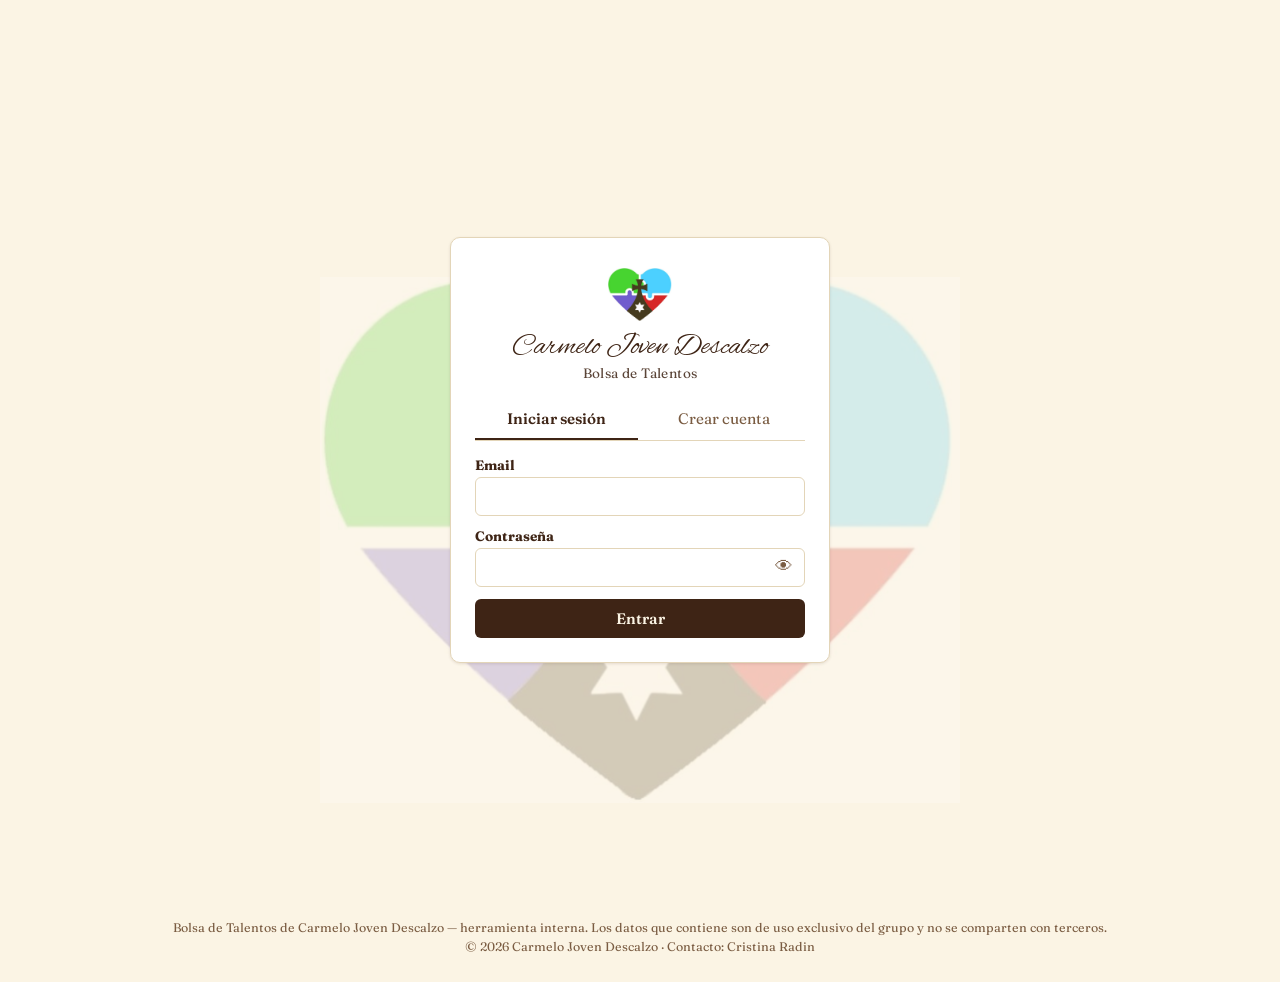
==== index.html @ 6dfe1948 "Normalize <select> styling so it matches <input> sizing on macOS macOS renders native <select> chrom" ====
<!doctype html>
<html lang="es">
<head>
  <meta charset="UTF-8" />
  <meta name="viewport" content="width=device-width, initial-scale=1" />
  <title>Bolsa de Talentos · Carmelo Joven Descalzo</title>
  <link rel="preconnect" href="https://fonts.googleapis.com" />
  <link rel="preconnect" href="https://fonts.gstatic.com" crossorigin />
  <link
    href="https://fonts.googleapis.com/css2?family=Alex+Brush&family=Fraunces:ital,opsz,wght@0,9..144,400;0,9..144,600;0,9..144,700;1,9..144,500&display=swap"
    rel="stylesheet"
  />
  <link rel="stylesheet" href="css/style.css?v=20260919-2" />
</head>
<body>
  <div class="logo-watermark" aria-hidden="true">
    <img src="assets/logo.png" alt="" onerror="this.parentElement.style.display='none'" />
  </div>

  <div class="center-screen">
    <div class="card auth-card">
      <div class="brand-lockup">
        <img class="brand-logo" src="assets/logo.png" alt="" onerror="this.style.display='none'" />
        <div>
          <h1 class="brand-title">Carmelo Joven Descalzo</h1>
          <p class="brand-subtitle">Bolsa de Talentos</p>
        </div>
      </div>

      <div class="tabs">
        <button type="button" class="tab-btn active" id="tab-login-btn">Iniciar sesión</button>
        <button type="button" class="tab-btn" id="tab-signup-btn">Crear cuenta</button>
      </div>

      <form id="login-form">
        <div>
          <label for="login-email">Email</label>
          <input type="email" id="login-email" required autocomplete="email" />
        </div>
        <div>
          <label for="login-password">Contraseña</label>
          <div class="password-field">
            <input type="password" id="login-password" required autocomplete="current-password" />
            <button type="button" class="toggle-password" aria-label="Mostrar contraseña" title="Mostrar contraseña">&#128065;</button>
          </div>
        </div>
        <div class="msg" id="login-msg"></div>
        <button type="submit" class="btn" id="login-submit">Entrar</button>
      </form>

      <form id="signup-form" style="display:none">
        <div>
          <label for="signup-email">Email</label>
          <input type="email" id="signup-email" required autocomplete="email" />
        </div>
        <p style="font-size:0.8rem;color:var(--text-muted);margin:-6px 0 0">
          Usa el mismo email con el que apareces en la bolsa de talentos.
        </p>
        <div>
          <label for="signup-password">Contraseña</label>
          <div class="password-field">
            <input type="password" id="signup-password" required minlength="6" autocomplete="new-password" />
            <button type="button" class="toggle-password" aria-label="Mostrar contraseña" title="Mostrar contraseña">&#128065;</button>
          </div>
        </div>
        <div>
          <label for="signup-password2">Repite la contraseña</label>
          <div class="password-field">
            <input type="password" id="signup-password2" required minlength="6" autocomplete="new-password" />
            <button type="button" class="toggle-password" aria-label="Mostrar contraseña" title="Mostrar contraseña">&#128065;</button>
          </div>
        </div>
        <div>
          <label for="signup-group-password">Clave de grupo</label>
          <div class="password-field">
            <input type="password" id="signup-group-password" required autocomplete="off" />
            <button type="button" class="toggle-password" aria-label="Mostrar contraseña" title="Mostrar contraseña">&#128065;</button>
          </div>
        </div>
        <div class="msg" id="signup-msg"></div>
        <button type="submit" class="btn" id="signup-submit">Crear cuenta</button>
      </form>
    </div>
  </div>

  <footer class="site-footer">
    <p>Bolsa de Talentos de Carmelo Joven Descalzo — herramienta interna. Los datos que contiene son de uso exclusivo del grupo y no se comparten con terceros.</p>
    <p>© 2026 Carmelo Joven Descalzo · Contacto: Cristina Radin</p>
  </footer>

  <script type="module" src="js/login.js"></script>
</body>
</html>
---- css/style.css ----
:root {
  --bg: #fbf4e4;
  --surface: #ffffff;
  --border: #e3d5b8;
  --card-border: #8f6546;
  --consecrated-gold-dark: #9a6b18;
  --consecrated-gold: #d4aa48;
  --consecrated-gold-light: #ecd27f;
  --consecrated-shadow: 0 4px 14px rgba(154, 107, 24, 0.24), 0 1px 3px rgba(62, 36, 21, 0.12);
  --text: #3e2415;
  --text-muted: #7a5c42;
  --heading: #241206;
  --primary: #3e2415;
  --primary-hover: #4e2e1b;
  --header-bg: #3e2415;
  --header-bg-alt: #4e2e1b;
  --header-text: #fbf4e4;
  --header-text-muted: #cdb493;
  --danger: #b3261e;
  --danger-bg: #fdecea;
  --ok: #256029;
  --ok-bg: #e8f5e9;
  --radius: 10px;
  --shadow: 0 1px 3px rgba(62, 36, 21, 0.12);
  --font-body: "Fraunces", Georgia, "Times New Roman", serif;
  --font-brand: "Alex Brush", cursive;
}

* { box-sizing: border-box; }

body {
  margin: 0;
  font-family: var(--font-body);
  background: var(--bg);
  color: var(--text);
  position: relative;
}

a { color: var(--primary); }

/* --- Marca: logo + nombre --- */

.brand-lockup {
  display: flex;
  align-items: center;
  gap: 12px;
  margin-bottom: 18px;
}

.brand-logo {
  width: 56px;
  height: 56px;
  object-fit: contain;
  flex-shrink: 0;
}

.brand-title {
  font-family: var(--font-brand);
  font-size: 2rem;
  line-height: 1;
  margin: 0;
  color: inherit;
  font-weight: 400;
}

.brand-subtitle {
  font-family: var(--font-body);
  font-size: 0.85rem;
  letter-spacing: 0.03em;
  margin: 2px 0 0;
  color: inherit;
  opacity: 0.85;
}

.logo-watermark {
  position: fixed;
  inset: 0;
  display: flex;
  align-items: center;
  justify-content: center;
  pointer-events: none;
  z-index: 0;
  overflow: hidden;
}

.logo-watermark img {
  width: min(60vw, 640px);
  opacity: 0.22;
  transform: translateY(10vh);
}

.center-screen {
  min-height: 100vh;
  display: flex;
  align-items: center;
  justify-content: center;
  padding: 16px;
  position: relative;
  z-index: 1;
}

.card {
  background: var(--surface);
  border: 1px solid var(--border);
  border-radius: var(--radius);
  box-shadow: var(--shadow);
  padding: 24px;
}

.auth-card {
  width: 100%;
  max-width: 380px;
}

.auth-card .brand-lockup {
  color: var(--text);
  flex-direction: column;
  align-items: center;
  text-align: center;
  gap: 6px;
}

.auth-card .brand-logo { width: 64px; height: 64px; }

.auth-card .brand-title {
  white-space: nowrap;
  font-size: clamp(1.25rem, 8vw, 1.9rem);
}

.tabs {
  display: flex;
  gap: 4px;
  margin-bottom: 16px;
  border-bottom: 1px solid var(--border);
}

.tab-btn {
  flex: 1;
  background: none;
  border: none;
  padding: 10px 8px;
  font-size: 0.95rem;
  cursor: pointer;
  color: var(--text-muted);
  border-bottom: 2px solid transparent;
  font-family: inherit;
}

.tab-btn.active {
  color: var(--primary);
  border-bottom-color: var(--primary);
  font-weight: 600;
}

form { display: flex; flex-direction: column; gap: 12px; }

label {
  font-size: 0.85rem;
  font-weight: 700;
  color: var(--text);
  display: block;
  margin-bottom: 4px;
}

input, select, textarea {
  width: 100%;
  padding: 9px 10px;
  border: 1px solid var(--border);
  border-radius: 6px;
  font-size: 0.95rem;
  font-family: inherit;
  background: var(--surface);
  color: var(--text);
}

/* macOS (Safari y Chrome) dibuja <select> con su propio "chrome" nativo,
   que le da una altura/padding distintos a los de un <input> de texto
   aunque compartan el mismo CSS. appearance:none lo quita y dibujamos
   nosotros la flechita, para que todos los campos midan igual. */
select {
  appearance: none;
  -webkit-appearance: none;
  -moz-appearance: none;
  padding-right: 30px;
  background-image: url("data:image/svg+xml,%3Csvg xmlns='http://www.w3.org/2000/svg' viewBox='0 0 20 20' fill='none' stroke='%237a5c42' stroke-width='2' stroke-linecap='round' stroke-linejoin='round'%3E%3Cpath d='M5 8l5 5 5-5'/%3E%3C/svg%3E");
  background-repeat: no-repeat;
  background-position: right 8px center;
  background-size: 16px;
}

.password-field { position: relative; }

.password-field input { padding-right: 42px; }

.toggle-password {
  position: absolute;
  top: 50%;
  right: 8px;
  transform: translateY(-50%);
  border: none;
  background: transparent;
  color: var(--text-muted);
  padding: 4px;
  line-height: 1;
  font-size: 1.1rem;
  cursor: pointer;
}

.toggle-password:hover { color: var(--text); }

textarea { resize: vertical; min-height: 60px; }

button.btn {
  cursor: pointer;
  border: none;
  border-radius: 6px;
  padding: 10px 16px;
  font-size: 0.95rem;
  font-weight: 600;
  background: var(--primary);
  color: var(--bg);
  font-family: inherit;
}

button.btn:hover { background: var(--primary-hover); }

button.btn.secondary {
  background: var(--surface);
  color: var(--text);
  border: 1px solid var(--border);
}

button.btn:disabled { opacity: 0.6; cursor: not-allowed; }

.msg {
  font-size: 0.85rem;
  padding: 8px 10px;
  border-radius: 6px;
  display: none;
}

.msg.show { display: block; }
.msg.error { background: var(--danger-bg); color: var(--danger); }
.msg.ok { background: var(--ok-bg); color: var(--ok); }

/* --- App shell --- */

header.app-header {
  display: flex;
  align-items: center;
  justify-content: space-between;
  gap: 16px;
  flex-wrap: wrap;
  background: var(--header-bg);
  padding: 10px 20px;
  position: sticky;
  top: 0;
  z-index: 10;
}

header.app-header .brand-lockup {
  margin-bottom: 0;
  color: var(--header-text);
  cursor: pointer;
}

header.app-header .brand-title { font-size: 1.5rem; }

header.app-header .brand-logo {
  width: 40px;
  height: 40px;
  background: var(--bg);
  border-radius: 50%;
  padding: 3px;
}

nav.main-tabs {
  display: flex;
  gap: 6px;
  flex-wrap: wrap;
}

nav.main-tabs button {
  background: none;
  border: 1px solid transparent;
  padding: 7px 12px;
  border-radius: 6px;
  cursor: pointer;
  font-size: 0.9rem;
  font-family: inherit;
  color: var(--header-text-muted);
}

nav.main-tabs button.active {
  background: var(--bg);
  color: var(--text);
  font-weight: 600;
  border-color: var(--border);
}

.user-box {
  display: flex;
  align-items: center;
  gap: 10px;
  font-size: 0.85rem;
  color: var(--header-text-muted);
}

main.app-main {
  max-width: 1100px;
  margin: 0 auto;
  padding: 20px;
  position: relative;
  z-index: 1;
}

main.app-main:has(#view-welcome.active) { padding-top: 0; padding-bottom: 0; }

section.view { display: none; }
section.view.active { display: block; }

.access-pending {
  max-width: 620px;
  margin: 12vh auto;
  padding: 32px;
  background: var(--surface);
  border: 1px solid var(--border);
  border-radius: var(--radius);
  box-shadow: var(--shadow);
  text-align: center;
}

.access-pending h2 { margin-top: 0; color: var(--heading); }
.access-pending p { color: var(--text-muted); line-height: 1.6; }

.welcome-page {
  min-height: max(calc(100svh - 152px), 540px);
  display: grid;
  grid-template-columns: minmax(0, 1.05fr) minmax(320px, 0.95fr);
  align-items: center;
  gap: clamp(20px, 4vw, 56px);
  position: relative;
  padding: 0;
}

.welcome-collage {
  position: relative;
  min-height: 470px;
}

.collage-photo {
  position: absolute;
  width: clamp(150px, 22vw, 330px);
  height: clamp(140px, 22vh, 250px);
  object-fit: cover;
  border: 8px solid var(--surface);
  box-shadow: 0 12px 28px rgba(62, 36, 21, 0.2);
  filter: saturate(0.85);
  transition: scale 180ms ease, box-shadow 180ms ease, filter 180ms ease;
}

.collage-photo[hidden] { display: none; }

.collage-photo:hover {
  scale: 1.16;
  z-index: 3;
  box-shadow: 0 18px 34px rgba(62, 36, 21, 0.3);
  filter: saturate(1);
}

.collage-photo-one { top: 1%; left: 2%; width: 46%; height: 38%; transform: rotate(-8deg); }
.collage-photo-two { top: 5%; right: 1%; width: 38%; height: 42%; transform: rotate(7deg); }
.collage-photo-three { bottom: 3%; left: 1%; width: 47%; height: 32%; transform: rotate(6deg); }
.collage-photo-four { right: 2%; bottom: 1%; width: 43%; height: 36%; transform: rotate(-7deg); }
.collage-photo-five { top: 31%; left: 20%; z-index: 2; width: 61%; height: 34%; transform: rotate(-2deg); }

.welcome-copy-box {
  position: relative;
  z-index: 1;
  width: min(100%, 560px);
  padding: clamp(22px, 3vw, 32px);
  background: rgba(255, 255, 255, 0.94);
  border: 1px solid rgba(212, 170, 72, 0.7);
  border-radius: 8px;
  box-shadow: 0 14px 36px rgba(62, 36, 21, 0.22);
  text-align: left;
}

.welcome-copy { max-width: 580px; margin: 0 auto; }

.welcome-kicker {
  margin: 0 0 12px;
  color: var(--consecrated-gold-dark);
  font-size: 0.78rem;
  font-weight: 700;
  letter-spacing: 0.14em;
  text-transform: uppercase;
}

.welcome-copy h2 {
  margin: 0 0 16px;
  color: var(--heading);
  font-size: clamp(2rem, 3.6vw, 3.25rem);
  line-height: 1;
  font-weight: 600;
}

.welcome-copy > p:not(.welcome-kicker) {
  max-width: 570px;
  margin: 0 0 22px;
  color: var(--text-muted);
  font-size: 0.96rem;
  line-height: 1.5;
}

.welcome-quote {
  color: var(--text);
  font-size: 0.9rem !important;
  line-height: 1.45 !important;
  margin: -8px 0 22px !important;
}

.welcome-quote span { margin-left: 8px; }

.welcome-cta { display: inline-flex; align-items: center; gap: 12px; }
.welcome-cta span { font-size: 1.2rem; line-height: 1; }

@media (max-width: 720px) {
  .welcome-page { min-height: 520px; display: block; }
  .welcome-collage { min-height: 280px; }
  .collage-photo { border-width: 5px; }
  .collage-photo-one { top: 1%; left: -7%; width: 45%; height: 38%; }
  .collage-photo-two { top: 5%; right: -8%; width: 38%; height: 42%; }
  .collage-photo-three { bottom: 3%; left: -7%; width: 47%; height: 32%; }
  .collage-photo-four { right: -7%; bottom: 1%; width: 43%; height: 36%; }
  .collage-photo-five { top: 31%; left: 16%; width: 68%; height: 32%; }
  .welcome-copy-box { width: min(88%, 520px); margin: -18px auto 0; padding: 24px 20px; text-align: center; }
  .welcome-copy h2 { font-size: 2.25rem; }
  .welcome-copy > p:not(.welcome-kicker) { font-size: 0.92rem; line-height: 1.5; }
}

.filters {
  display: grid;
  grid-template-columns: repeat(auto-fit, minmax(160px, 1fr));
  gap: 12px;
  margin-bottom: 18px;
}

.filters .field label { margin-bottom: 4px; }

.checkbox-row {
  display: flex;
  flex-wrap: wrap;
  gap: 10px;
}

.checkbox-row label {
  display: flex;
  align-items: center;
  gap: 5px;
  font-weight: 500;
  color: var(--text);
  font-size: 0.85rem;
}

.checkbox-row input { width: auto; }

.results-grid {
  display: grid;
  grid-template-columns: repeat(auto-fill, minmax(260px, 1fr));
  gap: 14px;
}

.member-card {
  position: relative;
  background: var(--surface);
  border: 1px solid var(--card-border);
  border-radius: var(--radius);
  padding: 16px;
  box-shadow: var(--shadow);
  cursor: pointer;
}

.member-card.consecrated-card {
  border: 4px solid transparent;
  background:
    linear-gradient(var(--surface), var(--surface)) padding-box,
    linear-gradient(135deg, var(--consecrated-gold-dark), var(--consecrated-gold-light) 28%, var(--consecrated-gold) 52%, var(--consecrated-gold-dark)) border-box;
  box-shadow: 0 0 0 1px rgba(212, 170, 72, 0.42), 0 5px 18px rgba(154, 107, 24, 0.3);
}

.member-card h3 { margin: 0 0 12px; font-size: 1.12rem; padding-right: 88px; }

.member-photo {
  position: absolute;
  top: 12px;
  right: 12px;
  width: 78px;
  height: 78px;
  border-radius: 50%;
  object-fit: cover;
  border: 2px solid var(--border);
  cursor: zoom-in;
}

.detail-photo {
  width: 96px;
  height: 96px;
  border-radius: 50%;
  object-fit: cover;
  border: 2px solid var(--border);
  cursor: zoom-in;
  float: right;
  margin: 0 0 8px 12px;
}

.photo-upload-row {
  display: flex;
  align-items: center;
  gap: 12px;
  flex-wrap: wrap;
}

.photo-label-row {
  display: flex;
  align-items: baseline;
  gap: 8px;
  flex-wrap: wrap;
}

.photo-label-row label { margin-bottom: 4px; }

.photo-hint {
  color: var(--consecrated-gold-dark);
  font-size: 0.82rem;
  font-weight: 600;
}

.photo-preview {
  width: 72px;
  height: 72px;
  border-radius: 50%;
  object-fit: cover;
  border: 1px solid var(--border);
}

dialog.lightbox {
  border: none;
  background: transparent;
  padding: 0;
  max-width: 92vw;
  max-height: 92vh;
}

dialog.lightbox::backdrop { background: rgba(62, 36, 21, 0.75); }

dialog.lightbox img {
  display: block;
  max-width: 92vw;
  max-height: 92vh;
  border-radius: 8px;
  cursor: zoom-out;
}

.member-card .meta {
  font-size: 0.82rem;
  color: var(--text-muted);
  margin-bottom: 8px;
  padding-right: 56px;
}

.card-section { margin-top: 10px; }

.card-section p {
  margin: 0;
  font-size: 0.88rem;
}

.card-label {
  display: block;
  font-size: 0.9rem;
  font-weight: 700;
  text-transform: uppercase;
  letter-spacing: 0.04em;
  color: var(--text);
  margin-bottom: 4px;
}

.tag-list {
  display: flex;
  flex-wrap: wrap;
  gap: 6px;
  margin: 6px 0;
}

.tag {
  background: var(--bg);
  border: 1px solid var(--border);
  border-radius: 999px;
  padding: 3px 10px;
  font-size: 0.78rem;
}

.tag.tag-outline {
  background: transparent;
  color: var(--text-muted);
}

.tag button {
  background: none;
  border: none;
  cursor: pointer;
  color: var(--text-muted);
  font-size: 0.9rem;
  margin-left: 4px;
  padding: 0;
}

.tag-input-row {
  display: flex;
  gap: 8px;
  flex-wrap: wrap;
}

.tag-input-row input { flex: 1; min-width: 120px; }

.tag-input-row select {
  flex: 1 1 140px;
  min-width: 0;
  max-width: 180px;
}

.form-grid {
  display: grid;
  grid-template-columns: repeat(auto-fit, minmax(220px, 1fr));
  gap: 14px;
}

.form-grid .full { grid-column: 1 / -1; }

fieldset {
  border: 1px solid var(--border);
  border-radius: var(--radius);
  padding: 14px 16px;
  margin: 0 0 16px;
}

fieldset legend {
  font-weight: 700;
  padding: 0 6px;
  color: var(--heading);
}

fieldset.sensitive legend { color: var(--danger); }

.form-grid p { margin: 0; }

.form-hint {
  font-size: 0.85rem;
  color: var(--text-muted);
  background: var(--bg);
  border: 1px solid var(--border);
  border-radius: 8px;
  padding: 10px 12px;
  margin: 0 0 14px;
}

.hint-important {
  color: var(--danger);
}

.hint-important-icon {
  font-size: 1.05rem;
  margin-right: 5px;
}

.field-hint {
  font-size: 0.8rem;
  color: var(--text-muted);
  margin: -2px 0 6px;
}

.table-wrap { overflow-x: auto; }

table.admin-table {
  border-collapse: collapse;
  width: 100%;
  font-size: 0.85rem;
  background: var(--surface);
}

table.admin-table th, table.admin-table td {
  border: 1px solid var(--border);
  padding: 6px 8px;
  text-align: left;
  white-space: nowrap;
}

table.admin-table th { background: var(--bg); position: sticky; top: 0; }

table.admin-table td.sensitive { background: var(--danger-bg); }

.admin-name-link {
  background: none;
  border: none;
  padding: 0;
  cursor: pointer;
  color: var(--primary);
  font-weight: 600;
  font-size: inherit;
  font-family: inherit;
  text-decoration: underline;
}

.admin-sort-btn {
  background: none;
  border: none;
  padding: 0;
  cursor: pointer;
  color: inherit;
  font-weight: inherit;
  font-size: inherit;
  font-family: inherit;
  white-space: nowrap;
}

.admin-sort-btn:hover { color: var(--primary); }
.admin-sort-btn .sort-arrow { color: var(--primary); margin-left: 2px; }

dialog.member-dialog {
  border: none;
  border-radius: var(--radius);
  box-shadow: var(--shadow);
  padding: 20px;
  max-width: 640px;
  width: 92%;
  font-family: var(--font-body);
  color: var(--text);
}

dialog.member-dialog::backdrop {
  background: rgba(62, 36, 21, 0.45);
}

.member-dialog-close {
  float: right;
}

.member-dialog-body {
  clear: both;
  padding-top: 8px;
}

.empty-state {
  color: var(--text-muted);
  font-style: italic;
  padding: 20px 0;
}

.count-line {
  color: var(--text-muted);
  font-size: 0.85rem;
  margin-bottom: 10px;
}

.site-footer {
  text-align: center;
  padding: 20px 16px 28px;
  font-size: 0.78rem;
  color: var(--text-muted);
  position: relative;
  z-index: 1;
}

.site-footer p { margin: 0; }
.site-footer p + p { margin-top: 4px; }
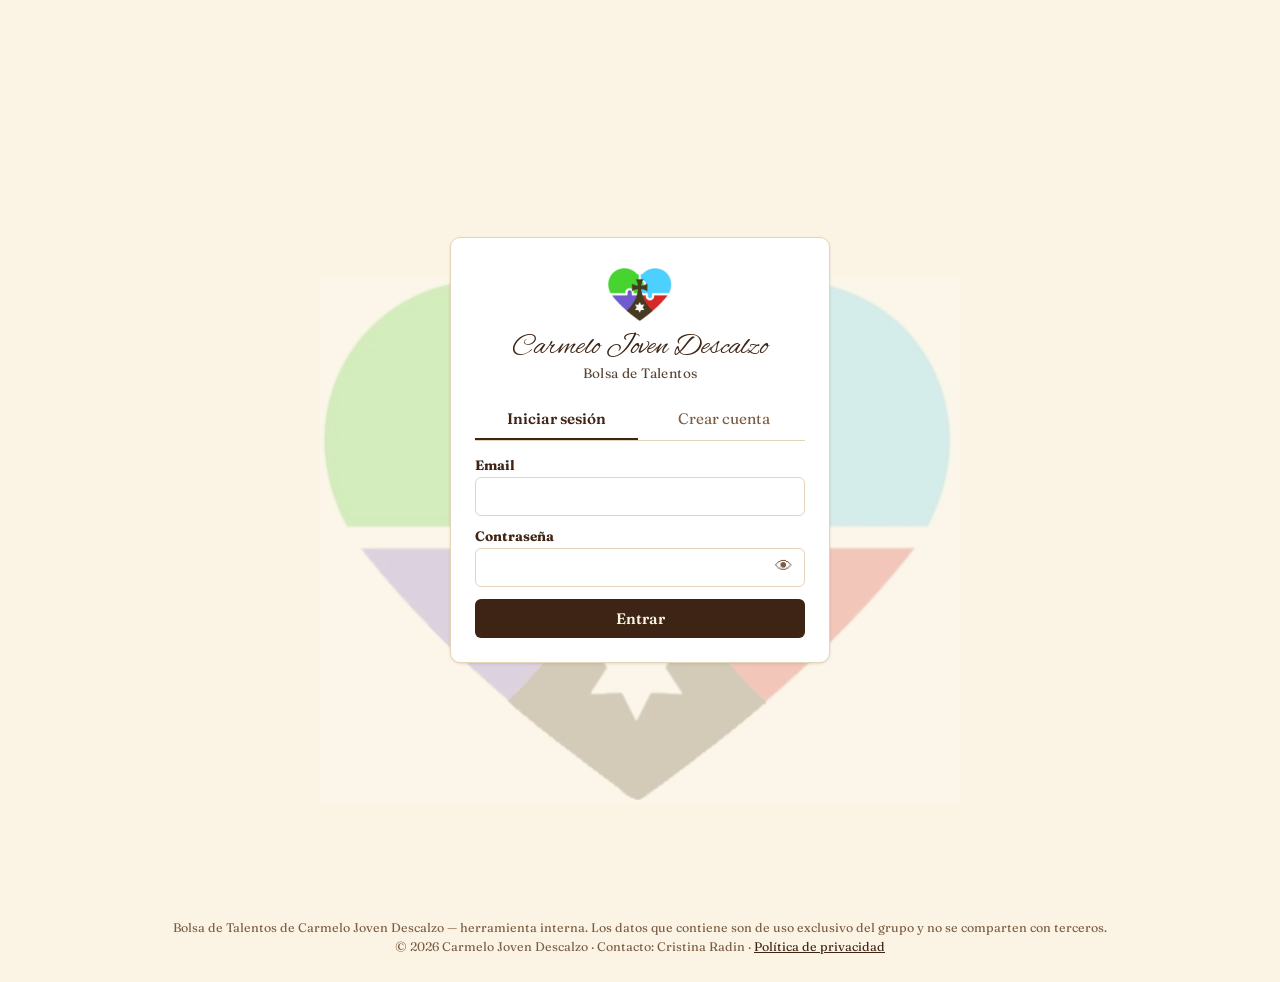
==== commit 4ccbaed9: "Add privacy policy page and consent withdrawal - privacidad.html: responsable (Carmelo Joven Descalz" ====
--- a/index.html
+++ b/index.html
@@ -10,7 +10,7 @@
     href="https://fonts.googleapis.com/css2?family=Alex+Brush&family=Fraunces:ital,opsz,wght@0,9..144,400;0,9..144,600;0,9..144,700;1,9..144,500&display=swap"
     rel="stylesheet"
   />
-  <link rel="stylesheet" href="css/style.css?v=20260919-2" />
+  <link rel="stylesheet" href="css/style.css?v=20260919-5" />
 </head>
 <body>
   <div class="logo-watermark" aria-hidden="true">
@@ -85,7 +85,7 @@
 
   <footer class="site-footer">
     <p>Bolsa de Talentos de Carmelo Joven Descalzo — herramienta interna. Los datos que contiene son de uso exclusivo del grupo y no se comparten con terceros.</p>
-    <p>© 2026 Carmelo Joven Descalzo · Contacto: Cristina Radin</p>
+    <p>© 2026 Carmelo Joven Descalzo · Contacto: Cristina Radin · <a href="privacidad.html">Política de privacidad</a></p>
   </footer>
 
   <script type="module" src="js/login.js"></script>
--- a/css/style.css
+++ b/css/style.css
@@ -333,6 +333,22 @@
 .access-pending h2 { margin-top: 0; color: var(--heading); }
 .access-pending p { color: var(--text-muted); line-height: 1.6; }
 
+.policy-wrap {
+  max-width: 720px;
+  margin: 0 auto;
+  padding: 40px 16px 60px;
+  position: relative;
+  z-index: 1;
+}
+
+.policy-card { padding: 32px; }
+.policy-card .brand-lockup { margin-bottom: 24px; }
+.policy-card h2 { color: var(--heading); margin-top: 0; }
+.policy-card h3 { color: var(--heading); font-size: 1rem; margin: 24px 0 6px; }
+.policy-card p, .policy-card li { color: var(--text-muted); line-height: 1.6; }
+.policy-card ul { padding-left: 20px; margin: 6px 0; }
+.policy-back { margin-top: 28px; }
+
 .welcome-page {
   min-height: max(calc(100svh - 152px), 540px);
   display: grid;
@@ -724,8 +740,50 @@
   white-space: nowrap;
 }
 
+.link-btn {
+  background: none;
+  border: none;
+  padding: 0;
+  cursor: pointer;
+  color: var(--text-muted);
+  font-size: inherit;
+  font-family: inherit;
+  text-decoration: underline;
+}
+
+.link-btn:hover { color: var(--primary); }
+
 .admin-sort-btn:hover { color: var(--primary); }
-.admin-sort-btn .sort-arrow { color: var(--primary); margin-left: 2px; }
+.admin-sort-btn .sort-arrow { color: var(--text-muted); margin-left: 2px; }
+.admin-sort-btn.active .sort-arrow { color: var(--primary); }
+
+dialog.consent-dialog {
+  border: none;
+  border-radius: var(--radius);
+  box-shadow: var(--shadow);
+  padding: 28px;
+  max-width: 480px;
+  width: 92%;
+  font-family: var(--font-body);
+  color: var(--text);
+}
+
+dialog.consent-dialog::backdrop { background: rgba(62, 36, 21, 0.6); }
+
+dialog.consent-dialog h2 { margin-top: 0; color: var(--heading); }
+
+dialog.consent-dialog p { color: var(--text-muted); line-height: 1.6; }
+
+.consent-checkbox {
+  display: flex;
+  align-items: flex-start;
+  gap: 8px;
+  font-weight: 500;
+  margin: 16px 0;
+  cursor: pointer;
+}
+
+.consent-checkbox input { width: auto; margin-top: 3px; }
 
 dialog.member-dialog {
   border: none;
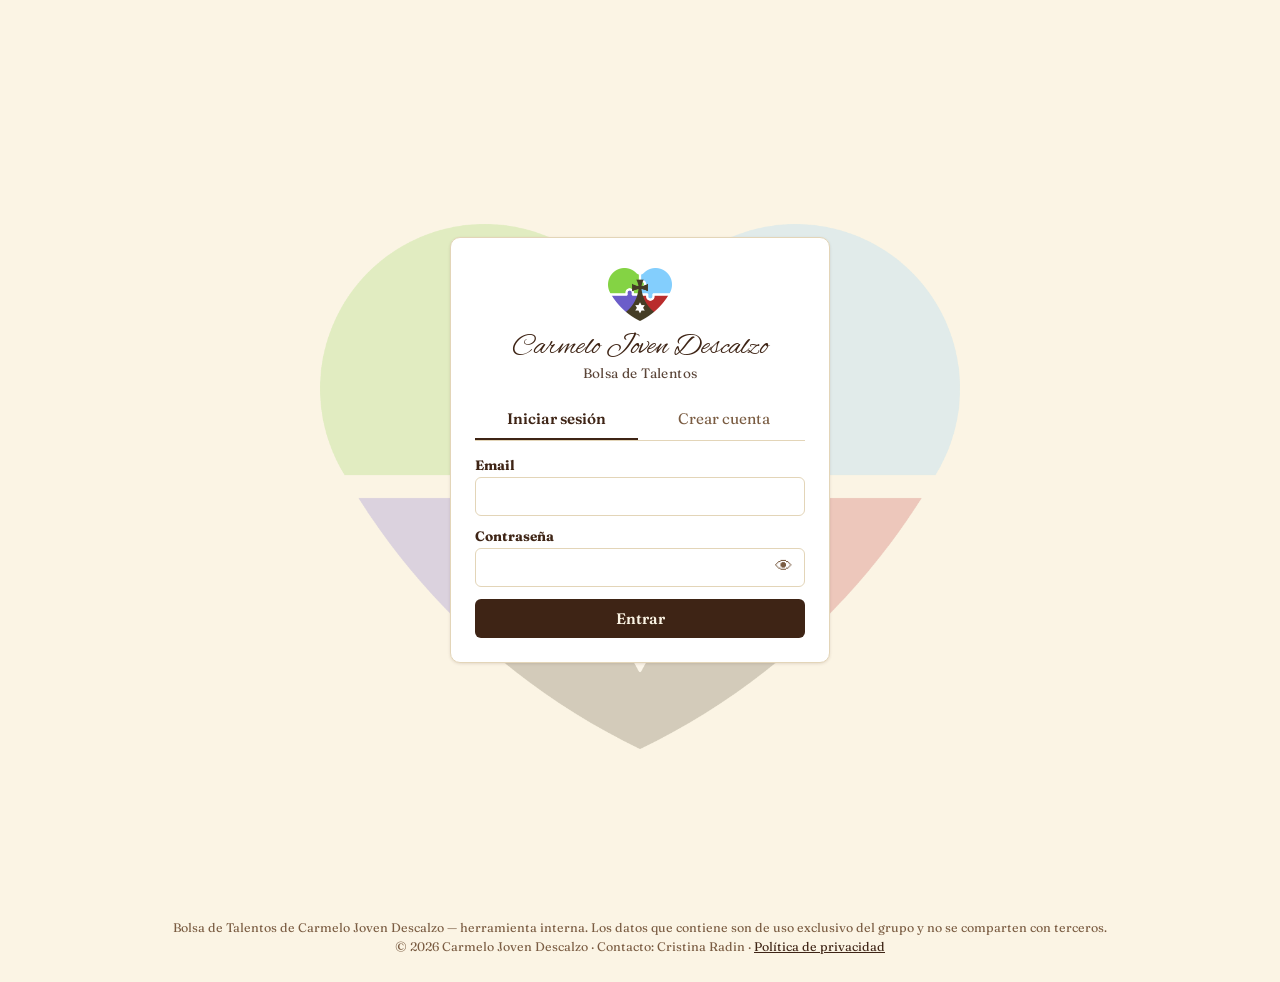
==== commit e0e6391f: "Ask search engines and AI crawlers not to index or use the pages Add a robots meta tag (noindex, nof" ====
--- a/index.html
+++ b/index.html
@@ -3,6 +3,8 @@
 <head>
   <meta charset="UTF-8" />
   <meta name="viewport" content="width=device-width, initial-scale=1" />
+  <!-- Pide a buscadores y rastreadores de IA que no indexen ni usen la página. -->
+  <meta name="robots" content="noindex, nofollow, noarchive, noimageindex, noai, noimageai" />
   <title>Bolsa de Talentos · Carmelo Joven Descalzo</title>
   <link rel="preconnect" href="https://fonts.googleapis.com" />
   <link rel="preconnect" href="https://fonts.gstatic.com" crossorigin />
@@ -10,7 +12,7 @@
     href="https://fonts.googleapis.com/css2?family=Alex+Brush&family=Fraunces:ital,opsz,wght@0,9..144,400;0,9..144,600;0,9..144,700;1,9..144,500&display=swap"
     rel="stylesheet"
   />
-  <link rel="stylesheet" href="css/style.css?v=20260919-5" />
+  <link rel="stylesheet" href="css/style.css?v=20260923-1" />
 </head>
 <body>
   <div class="logo-watermark" aria-hidden="true">
@@ -85,9 +87,9 @@
 
   <footer class="site-footer">
     <p>Bolsa de Talentos de Carmelo Joven Descalzo — herramienta interna. Los datos que contiene son de uso exclusivo del grupo y no se comparten con terceros.</p>
-    <p>© 2026 Carmelo Joven Descalzo · Contacto: Cristina Radin · <a href="privacidad.html">Política de privacidad</a></p>
+    <p>© 2026 Carmelo Joven Descalzo · Contacto: Cristina Radin · <a href="privacidad.html" target="_blank" rel="noopener">Política de privacidad</a></p>
   </footer>
 
-  <script type="module" src="js/login.js"></script>
+  <script type="module" src="js/login.js?v=20260919-1"></script>
 </body>
 </html>
--- a/css/style.css
+++ b/css/style.css
@@ -84,9 +84,11 @@
 }
 
 .logo-watermark img {
-  width: min(60vw, 640px);
+  /* El tope en vh evita que en pantallas bajas la punta del corazón se
+     salga por abajo (el logo no trae margen transparente). */
+  width: min(60vw, 640px, 85vh);
   opacity: 0.22;
-  transform: translateY(10vh);
+  transform: translateY(4vh);
 }
 
 .center-screen {
@@ -239,7 +241,7 @@
   display: none;
 }
 
-.msg.show { display: block; }
+.msg.show { display: block; margin: 12px 0; }
 .msg.error { background: var(--danger-bg); color: var(--danger); }
 .msg.ok { background: var(--ok-bg); color: var(--ok); }
 
@@ -269,9 +271,11 @@
 header.app-header .brand-logo {
   width: 40px;
   height: 40px;
-  background: var(--bg);
-  border-radius: 50%;
-  padding: 3px;
+  /* Círculo pintado como fondo y no con border-radius: este recorta la
+     imagen a un círculo interior más pequeño y cortaba los lóbulos del
+     corazón, que llega hasta el borde del PNG. */
+  background: radial-gradient(circle closest-side, var(--bg) 98%, transparent 100%);
+  padding: 5px;
 }
 
 nav.main-tabs {
@@ -698,6 +702,13 @@
 
 .table-wrap { overflow-x: auto; }
 
+.table-scroll-top {
+  overflow-x: auto;
+  overflow-y: hidden;
+}
+.table-scroll-top[hidden] { display: none; }
+.table-scroll-top > div { height: 1px; }
+
 table.admin-table {
   border-collapse: collapse;
   width: 100%;
@@ -809,6 +820,9 @@
   padding-top: 8px;
 }
 
+.admin-edit-btn,
+.admin-back-btn { margin-bottom: 16px; }
+
 .empty-state {
   color: var(--text-muted);
   font-style: italic;
